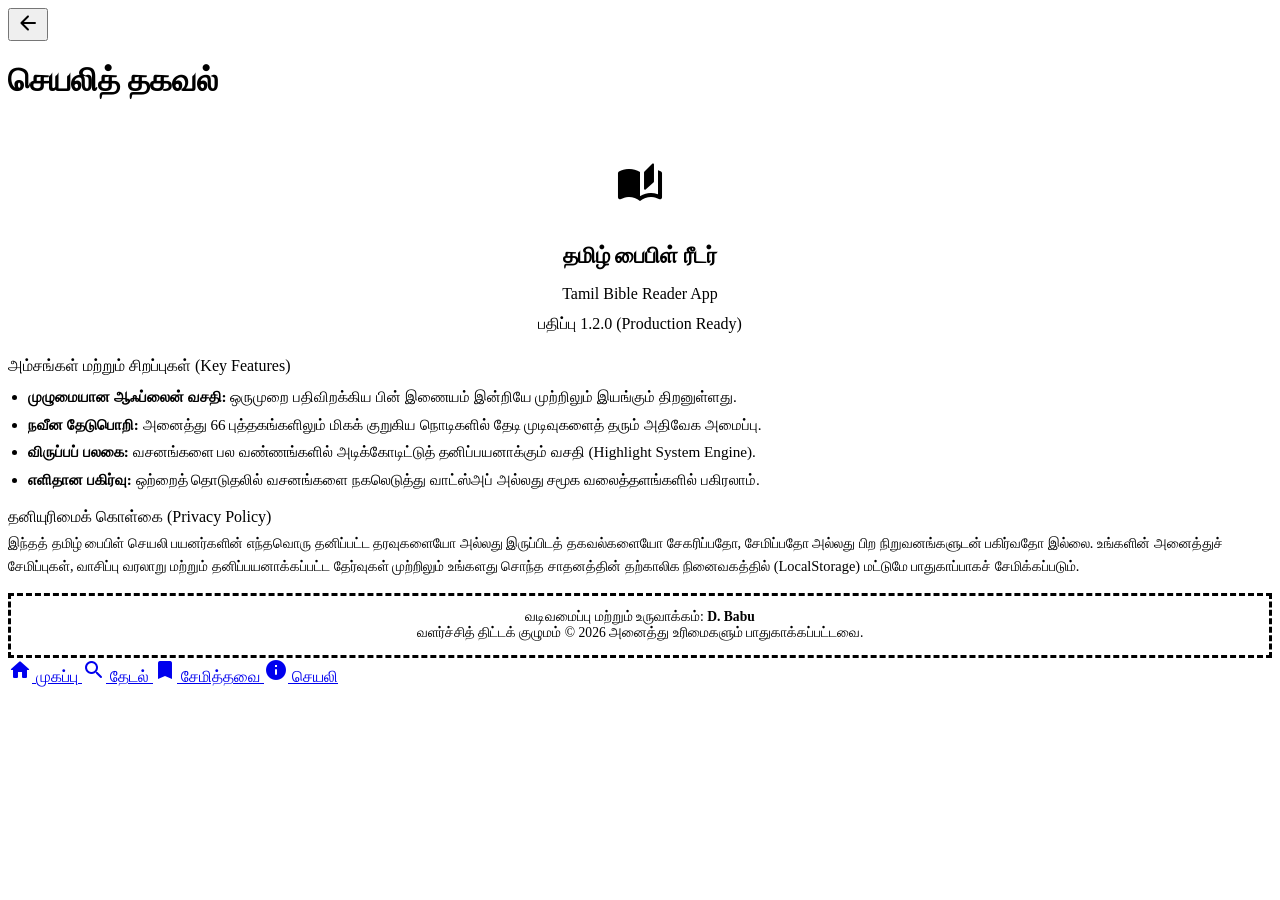
==== about.html @ 6606b9d2 "Add files via upload" ====
<!DOCTYPE html>
<html lang="ta">
<head>
    <meta charset="UTF-8">
    <meta name="viewport" content="width=device-width, initial-scale=1.0">
    <title>செயலி பற்றி | Tamil Bible Reader</title>
    <link href="https://fonts.googleapis.com/icon?family=Material+Icons+Round" rel="stylesheet">
    <link rel="stylesheet" href="style.css">
</head>
<body>

    <header class="app-bar">
        <div class="app-bar-container">
            <button onclick="location.href='index.html'" class="btn-icon" aria-label="Back">
                <span class="material-icons-round">arrow_back</span>
            </button>
            <h1 class="app-title">செயலித் தகவல்</h1>
            <div style="width:40px;"></div>
        </div>
    </header>

    <main class="main-container">
        
        <section class="card" style="text-align: center; padding: 24px 16px;">
            <div style="width: 80px; height: 80px; background-color: var(--accent); color: var(--primary); border-radius: 20px; display: flex; align-items: center; justify-content: center; margin: 0 auto 16px auto; box-shadow: var(--shadow);">
                <span class="material-icons-round" style="font-size: 48px;">auto_stories</span>
            </div>
            <h2 style="font-size: 1.4rem; color: var(--primary); margin-bottom: 4px;">தமிழ் பைபிள் ரீடர்</h2>
            <p class="empty-text" style="font-weight: 500; margin-bottom: 12px;">Tamil Bible Reader App</p>
            <div class="card-badge">பதிப்பு 1.2.0 (Production Ready)</div>
        </section>

        <section class="card">
            <div class="settings-label">அம்சங்கள் மற்றும் சிறப்புகள் (Key Features)</div>
            <ul style="padding-left: 20px; margin-top: 8px; font-size: 0.95rem; line-height: 1.8;">
                <li><b>முழுமையான ஆஃப்லைன் வசதி:</b> ஒருமுறை பதிவிறக்கிய பின் இணையம் இன்றியே முற்றிலும் இயங்கும் திறனுள்ளது.</li>
                <li><b>நவீன தேடுபொறி:</b> அனைத்து 66 புத்தகங்களிலும் மிகக் குறுகிய நொடிகளில் தேடி முடிவுகளைத் தரும் அதிவேக அமைப்பு.</li>
                <li><b>விருப்பப் பலகை:</b> வசனங்களை பல வண்ணங்களில் அடிக்கோடிட்டுத் தனிப்பயனாக்கும் வசதி (Highlight System Engine).</li>
                <li><b>எளிதான பகிர்வு:</b> ஒற்றைத் தொடுதலில் வசனங்களை நகலெடுத்து வாட்ஸ்அப் அல்லது சமூக வலைத்தளங்களில் பகிரலாம்.</li>
            </ul>
        </section>

        <section class="card">
            <div class="settings-label">தனியுரிமைக் கொள்கை (Privacy Policy)</div>
            <p style="font-size: 0.9rem; color: var(--on-surface); line-height: 1.6; margin-top: 6px;">
                இந்தத் தமிழ் பைபிள் செயலி பயனர்களின் எந்தவொரு தனிப்பட்ட தரவுகளையோ அல்லது இருப்பிடத் தகவல்களையோ சேகரிப்பதோ, சேமிப்பதோ அல்லது பிற நிறுவனங்களுடன் பகிர்வதோ இல்லை. உங்களின் அனைத்துச் சேமிப்புகள், வாசிப்பு வரலாறு மற்றும் தனிப்பயனாக்கப்பட்ட தேர்வுகள் முற்றிலும் உங்களது சொந்த சாதனத்தின் தற்காலிக நினைவகத்தில் (LocalStorage) மட்டுமே பாதுகாப்பாகச் சேமிக்கப்படும்.
            </p>
        </section>

        <section class="card" style="background-color: var(--surface-variant); border-style: dashed; text-align: center;">
            <p style="font-size:0.85rem; color: var(--on-surface-muted);">
                வடிவமைப்பு மற்றும் உருவாக்கம்: <b>D. Babu</b><br>
                வளர்ச்சித் திட்டக் குழுமம் &copy; 2026 அனைத்து உரிமைகளும் பாதுகாக்கப்பட்டவை.
            </p>
        </section>

    </main>

    <nav class="bottom-nav">
        <a href="index.html" class="nav-item">
            <span class="material-icons-round">home</span>
            <span class="nav-label">முகப்பு</span>
        </a>
        <a href="search.html" class="nav-item">
            <span class="material-icons-round">search</span>
            <span class="nav-label">தேடல்</span>
        </a>
        <a href="favorites.html" class="nav-item">
            <span class="material-icons-round">bookmark</span>
            <span class="nav-label">சேமித்தவை</span>
        </a>
        <a href="about.html" class="nav-item active">
            <span class="material-icons-round">info</span>
            <span class="nav-label">செயலி</span>
        </a>
    </nav>

    <script src="settings.js"></script>
    <script>
        document.addEventListener('DOMContentLoaded', () => {
            initTheme();
        });
    </script>
</body>
</html>
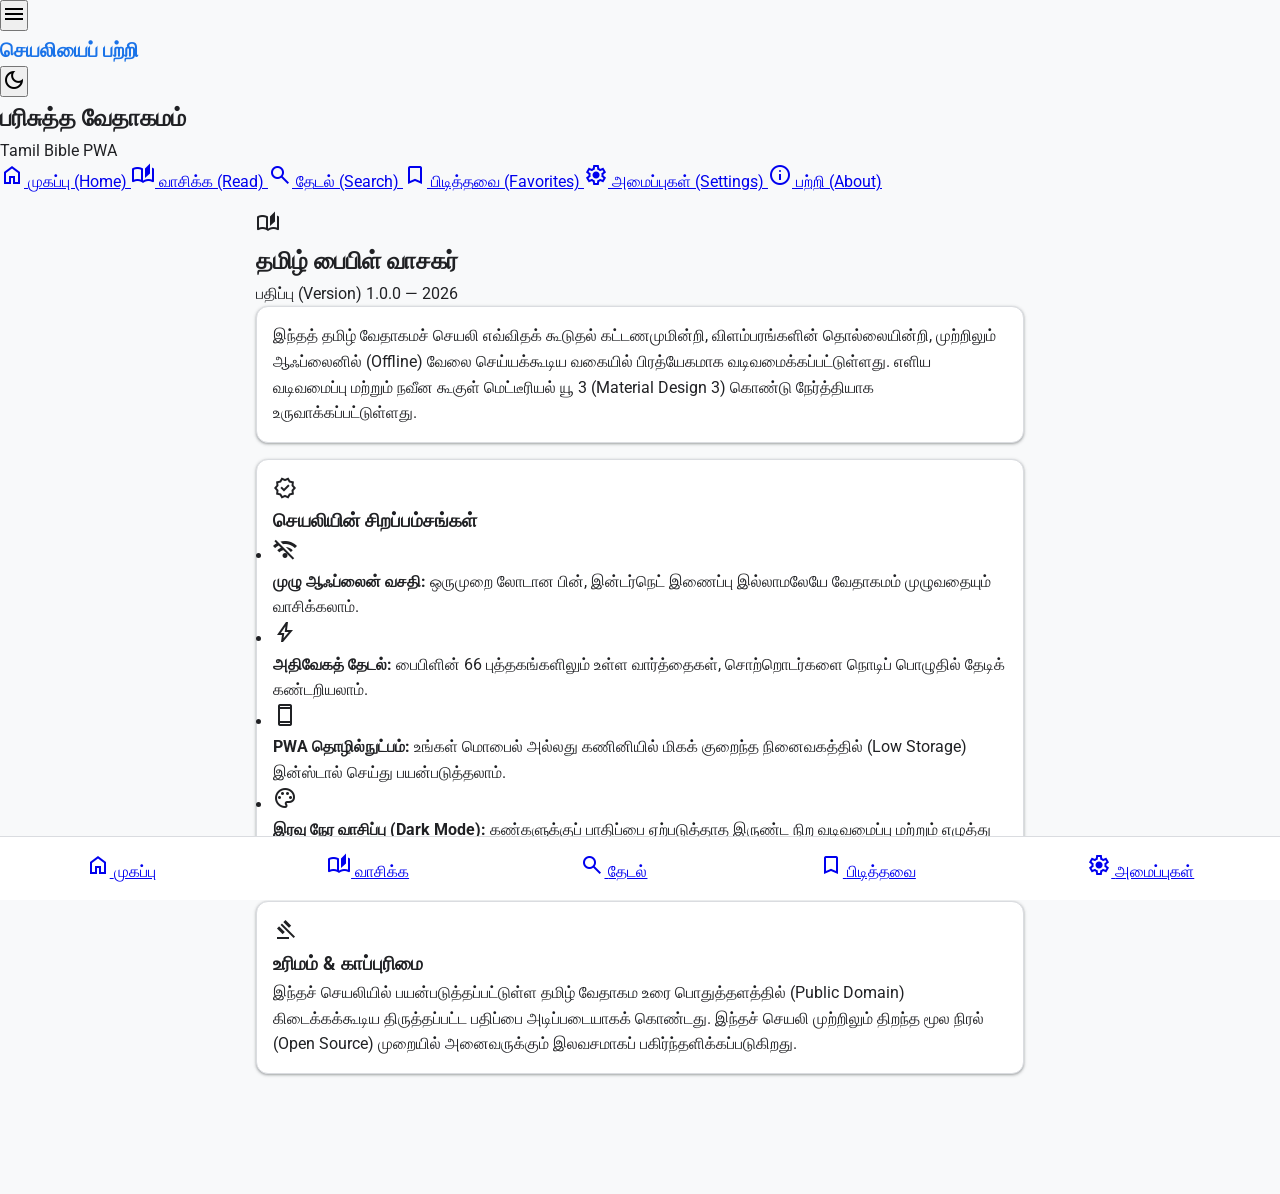
==== commit 6d4f7158: "Update about.html" ====
--- a/about.html
+++ b/about.html
@@ -1,85 +1,176 @@
 <!DOCTYPE html>
-<html lang="ta">
+<html lang="ta" data-theme="light">
 <head>
     <meta charset="UTF-8">
     <meta name="viewport" content="width=device-width, initial-scale=1.0">
-    <title>செயலி பற்றி | Tamil Bible Reader</title>
-    <link href="https://fonts.googleapis.com/icon?family=Material+Icons+Round" rel="stylesheet">
+    <title>பற்றி (About) - தமிழ் பைபிள்</title>
+    
+    <!-- PWA Meta Tags -->
+    <meta name="theme-color" content="#6750A4">
+    <link rel="manifest" href="manifest.json">
+    <link rel="apple-touch-icon" href="icons/icon-192.png">
+    
+    <!-- Fonts & Material Symbols -->
+    <link rel="preconnect" href="https://fonts.googleapis.com">
+    <link rel="preconnect" href="https://fonts.gstatic.com" crossorigin>
+    <link href="https://fonts.googleapis.com/css2?family=Noto+Serif+Tamil:wght@400;700&family=Roboto:wght@400;500;700&display=swap" rel="stylesheet">
+    <link href="https://fonts.googleapis.com/css2?family=Material+Symbols+Outlined:opsz,wght,FILL,GRAD@24,400,0..1,0" rel="stylesheet">
+    
+    <!-- Application Stylesheet -->
     <link rel="stylesheet" href="style.css">
 </head>
 <body>
 
-    <header class="app-bar">
-        <div class="app-bar-container">
-            <button onclick="location.href='index.html'" class="btn-icon" aria-label="Back">
-                <span class="material-icons-round">arrow_back</span>
-            </button>
-            <h1 class="app-title">செயலித் தகவல்</h1>
-            <div style="width:40px;"></div>
-        </div>
+    <!-- Top App Bar -->
+    <header class="top-app-bar">
+        <button class="icon-button" id="menuBtn" aria-label="Menu">
+            <span class="material-symbols-outlined">menu</span>
+        </button>
+        <h1 class="app-title">செயலியைப் பற்றி</h1>
+        <button class="icon-button" id="themeToggleBtn" aria-label="Toggle Theme">
+            <span class="material-symbols-outlined" id="themeIcon">dark_mode</span>
+        </button>
     </header>
 
-    <main class="main-container">
-        
-        <section class="card" style="text-align: center; padding: 24px 16px;">
-            <div style="width: 80px; height: 80px; background-color: var(--accent); color: var(--primary); border-radius: 20px; display: flex; align-items: center; justify-content: center; margin: 0 auto 16px auto; box-shadow: var(--shadow);">
-                <span class="material-icons-round" style="font-size: 48px;">auto_stories</span>
+    <!-- Navigation Drawer -->
+    <aside class="nav-drawer" id="navDrawer">
+        <div class="drawer-header">
+            <h2>பரிசுத்த வேதாகமம்</h2>
+            <p>Tamil Bible PWA</p>
+        </div>
+        <nav class="drawer-nav">
+            <a href="index.html" class="nav-link">
+                <span class="material-symbols-outlined">home</span>
+                <span>முகப்பு (Home)</span>
+            </a>
+            <a href="reader.html" class="nav-link">
+                <span class="material-symbols-outlined">auto_stories</span>
+                <span>வாசிக்க (Read)</span>
+            </a>
+            <a href="search.html" class="nav-link">
+                <span class="material-symbols-outlined">search</span>
+                <span>தேடல் (Search)</span>
+            </a>
+            <a href="favorites.html" class="nav-link">
+                <span class="material-symbols-outlined">bookmark</span>
+                <span>பிடித்தவை (Favorites)</span>
+            </a>
+            <a href="settings.html" class="nav-link">
+                <span class="material-symbols-outlined">settings</span>
+                <span>அமைப்புகள் (Settings)</span>
+            </a>
+            <a href="about.html" class="nav-link active">
+                <span class="material-symbols-outlined">info</span>
+                <span>பற்றி (About)</span>
+            </a>
+        </nav>
+    </aside>
+    <div class="scrim" id="scrim"></div>
+
+    <!-- Main Content Container -->
+    <main class="main-container Layout-Centered-Constrained">
+
+        <!-- App Branding Block -->
+        <section class="about-branding-hero animate-fade-in">
+            <div class="app-large-logo-avatar">
+                <span class="material-symbols-outlined">auto_stories</span>
             </div>
-            <h2 style="font-size: 1.4rem; color: var(--primary); margin-bottom: 4px;">தமிழ் பைபிள் ரீடர்</h2>
-            <p class="empty-text" style="font-weight: 500; margin-bottom: 12px;">Tamil Bible Reader App</p>
-            <div class="card-badge">பதிப்பு 1.2.0 (Production Ready)</div>
+            <h2 class="tamil-text app-dev-title">தமிழ் பைபிள் வாசகர்</h2>
+            <p class="app-version-tag">பதிப்பு (Version) 1.0.0 — 2026</p>
         </section>
 
-        <section class="card">
-            <div class="settings-label">அம்சங்கள் மற்றும் சிறப்புகள் (Key Features)</div>
-            <ul style="padding-left: 20px; margin-top: 8px; font-size: 0.95rem; line-height: 1.8;">
-                <li><b>முழுமையான ஆஃப்லைன் வசதி:</b> ஒருமுறை பதிவிறக்கிய பின் இணையம் இன்றியே முற்றிலும் இயங்கும் திறனுள்ளது.</li>
-                <li><b>நவீன தேடுபொறி:</b> அனைத்து 66 புத்தகங்களிலும் மிகக் குறுகிய நொடிகளில் தேடி முடிவுகளைத் தரும் அதிவேக அமைப்பு.</li>
-                <li><b>விருப்பப் பலகை:</b> வசனங்களை பல வண்ணங்களில் அடிக்கோடிட்டுத் தனிப்பயனாக்கும் வசதி (Highlight System Engine).</li>
-                <li><b>எளிதான பகிர்வு:</b> ஒற்றைத் தொடுதலில் வசனங்களை நகலெடுத்து வாட்ஸ்அப் அல்லது சமூக வலைத்தளங்களில் பகிரலாம்.</li>
-            </ul>
-        </section>
+        <!-- Informational Cards Stack -->
+        <section class="about-info-stack">
+            
+            <!-- Description Card -->
+            <div class="card basic-info-card">
+                <div class="card-body">
+                    <p class="body-text-justified tamil-text">
+                        இந்தத் தமிழ் வேதாகமச் செயலி எவ்விதக் கூடுதல் கட்டணமுமின்றி, விளம்பரங்களின் தொல்லையின்றி, முற்றிலும் ஆஃப்லைனில் (Offline) வேலை செய்யக்கூடிய வகையில் பிரத்யேகமாக வடிவமைக்கப்பட்டுள்ளது. எளிய வடிவமைப்பு மற்றும் நவீன கூகுள் மெட்டீரியல் யூ 3 (Material Design 3) கொண்டு நேர்த்தியாக உருவாக்கப்பட்டுள்ளது.
+                    </p>
+                </div>
+            </div>
 
-        <section class="card">
-            <div class="settings-label">தனியுரிமைக் கொள்கை (Privacy Policy)</div>
-            <p style="font-size: 0.9rem; color: var(--on-surface); line-height: 1.6; margin-top: 6px;">
-                இந்தத் தமிழ் பைபிள் செயலி பயனர்களின் எந்தவொரு தனிப்பட்ட தரவுகளையோ அல்லது இருப்பிடத் தகவல்களையோ சேகரிப்பதோ, சேமிப்பதோ அல்லது பிற நிறுவனங்களுடன் பகிர்வதோ இல்லை. உங்களின் அனைத்துச் சேமிப்புகள், வாசிப்பு வரலாறு மற்றும் தனிப்பயனாக்கப்பட்ட தேர்வுகள் முற்றிலும் உங்களது சொந்த சாதனத்தின் தற்காலிக நினைவகத்தில் (LocalStorage) மட்டுமே பாதுகாப்பாகச் சேமிக்கப்படும்.
-            </p>
-        </section>
+            <!-- Key Architectural Features List -->
+            <div class="card features-info-card">
+                <div class="card-header">
+                    <span class="material-symbols-outlined text-primary">verified</span>
+                    <h3 class="card-title">செயலியின் சிறப்பம்சங்கள்</h3>
+                </div>
+                <div class="card-body">
+                    <ul class="styled-features-list">
+                        <li>
+                            <span class="material-symbols-outlined list-icon-bullet">wifi_off</span>
+                            <div>
+                                <strong>முழு ஆஃப்லைன் வசதி:</strong> ஒருமுறை லோடான பின், இன்டர்நெட் இணைப்பு இல்லாமலேயே வேதாகமம் முழுவதையும் வாசிக்கலாம்.
+                            </div>
+                        </li>
+                        <li>
+                            <span class="material-symbols-outlined list-icon-bullet">bolt</span>
+                            <div>
+                                <strong>அதிவேகத் தேடல்:</strong> பைபிளின் 66 புத்தகங்களிலும் உள்ள வார்த்தைகள், சொற்றொடர்களை நொடிப் பொழுதில் தேடிக் கண்டறியலாம்.
+                            </div>
+                        </li>
+                        <li>
+                            <span class="material-symbols-outlined list-icon-bullet">smartphone</span>
+                            <div>
+                                <strong>PWA தொழில்நுட்பம்:</strong> உங்கள் மொபைல் அல்லது கணினியில் மிகக் குறைந்த நினைவகத்தில் (Low Storage) இன்ஸ்டால் செய்து பயன்படுத்தலாம்.
+                            </div>
+                        </li>
+                        <li>
+                            <span class="material-symbols-outlined list-icon-bullet">palette</span>
+                            <div>
+                                <strong>இரவு நேர வாசிப்பு (Dark Mode):</strong> கண்களுக்குப் பாதிப்பை ஏற்படுத்தாத இருண்ட நிற வடிவமைப்பு மற்றும் எழுத்து அளவு மாற்றும் வசதி.
+                            </div>
+                        </li>
+                    </ul>
+                </div>
+            </div>
 
-        <section class="card" style="background-color: var(--surface-variant); border-style: dashed; text-align: center;">
-            <p style="font-size:0.85rem; color: var(--on-surface-muted);">
-                வடிவமைப்பு மற்றும் உருவாக்கம்: <b>D. Babu</b><br>
-                வளர்ச்சித் திட்டக் குழுமம் &copy; 2026 அனைத்து உரிமைகளும் பாதுகாக்கப்பட்டவை.
-            </p>
+            <!-- License and Usage info -->
+            <div class="card license-info-card">
+                <div class="card-header">
+                    <span class="material-symbols-outlined text-secondary">gavel</span>
+                    <h3 class="card-title">உரிமம் & காப்புரிமை</h3>
+                </div>
+                <div class="card-body">
+                    <p class="meta-caption-text tamil-text">
+                        இந்தச் செயலியில் பயன்படுத்தப்பட்டுள்ள தமிழ் வேதாகம உரை பொதுத்தளத்தில் (Public Domain) கிடைக்கக்கூடிய திருத்தப்பட்ட பதிப்பை அடிப்படையாகக் கொண்டது. இந்தச் செயலி முற்றிலும் திறந்த மூல நிரல் (Open Source) முறையில் அனைவருக்கும் இலவசமாகப் பகிர்ந்தளிக்கப்படுகிறது.
+                    </p>
+                </div>
+            </div>
+
         </section>
 
     </main>
 
+    <!-- Bottom Navigation Bar (Mobile View Sync) -->
     <nav class="bottom-nav">
-        <a href="index.html" class="nav-item">
-            <span class="material-icons-round">home</span>
-            <span class="nav-label">முகப்பு</span>
+        <a href="index.html" class="bottom-nav-link">
+            <span class="material-symbols-outlined">home</span>
+            <span class="bottom-nav-label">முகப்பு</span>
         </a>
-        <a href="search.html" class="nav-item">
-            <span class="material-icons-round">search</span>
-            <span class="nav-label">தேடல்</span>
+        <a href="reader.html" class="bottom-nav-link">
+            <span class="material-symbols-outlined">auto_stories</span>
+            <span class="bottom-nav-label">வாசிக்க</span>
         </a>
-        <a href="favorites.html" class="nav-item">
-            <span class="material-icons-round">bookmark</span>
-            <span class="nav-label">சேமித்தவை</span>
+        <a href="search.html" class="bottom-nav-link">
+            <span class="material-symbols-outlined">search</span>
+            <span class="bottom-nav-label">தேடல்</span>
         </a>
-        <a href="about.html" class="nav-item active">
-            <span class="material-icons-round">info</span>
-            <span class="nav-label">செயலி</span>
+        <a href="favorites.html" class="bottom-nav-link">
+            <span class="material-symbols-outlined">bookmark</span>
+            <span class="bottom-nav-label">பிடித்தவை</span>
+        </a>
+        <a href="settings.html" class="bottom-nav-link">
+            <span class="material-symbols-outlined">settings</span>
+            <span class="bottom-nav-label">அமைப்புகள்</span>
         </a>
     </nav>
 
+    <!-- Script assets parsed sequentially -->
+    <script src="books.js"></script>
     <script src="settings.js"></script>
-    <script>
-        document.addEventListener('DOMContentLoaded', () => {
-            initTheme();
-        });
-    </script>
+    <script src="app.js"></script>
 </body>
-</html>+    </html>
--- a/style.css
+++ b/style.css
@@ -0,0 +1,657 @@
+/* ==========================================================================
+   Tamil Bible Reader - Core Styling Framework (Material Design 3 Inspired)
+   ========================================================================== */
+
+:root {
+    --primary: #1a73e8;
+    --primary-variant: #1557b0;
+    --background: #f8f9fa;
+    --surface: #ffffff;
+    --surface-variant: #f1f3f4;
+    --on-primary: #ffffff;
+    --on-background: #202124;
+    --on-surface: #3c4043;
+    --on-surface-muted: #5f6368;
+    --border: #dadce0;
+    --accent: #e8f0fe;
+    --on-accent: #1967d2;
+    --shadow: rgba(60, 64, 67, 0.15) 0px 1px 3px 1px, rgba(60, 64, 67, 0.3) 0px 1px 2px 0px;
+    --font-sans: 'Roboto', 'Latha', sans-serif;
+    --font-serif: 'Noto Serif Tamil', serif;
+    --font-current: var(--font-sans);
+    --font-size-base: 16px;
+    --nav-height: 64px;
+    
+    /* Highlight system colors */
+    --hl-yellow: #fff2cc;
+    --hl-green: #e2f0d9;
+    --hl-blue: #ddebf7;
+    --hl-pink: #fce4d6;
+}
+
+/* Dark Theme Overrides */
+[data-theme="dark"] {
+    --primary: #8ab4f8;
+    --primary-variant: #669df6;
+    --background: #121212;
+    --surface: #1e1e1e;
+    --surface-variant: #2d2d2d;
+    --on-primary: #202124;
+    --on-background: #e8eaed;
+    --on-surface: #f1f3f4;
+    --on-surface-muted: #9aa0a6;
+    --border: #3c4043;
+    --accent: #2c3e50;
+    --on-accent: #8ab4f8;
+    --shadow: rgba(0, 0, 0, 0.5) 0px 4px 6px 0px;
+    
+    --hl-yellow: #4d4626;
+    --hl-green: #27442b;
+    --hl-blue: #1b365d;
+    --hl-pink: #522d2d;
+}
+
+/* Base Setup & Resets */
+* {
+    box-sizing: border-box;
+    margin: 0;
+    padding: 0;
+    -webkit-tap-highlight-color: transparent;
+}
+
+body {
+    font-family: var(--font-current);
+    font-size: var(--font-size-base);
+    background-color: var(--background);
+    color: var(--on-background);
+    line-height: 1.6;
+    padding-bottom: calc(var(--nav-height) + 24px);
+    transition: background-color 0.3s, color 0.3s;
+}
+
+/* Header Application Bar */
+.app-bar {
+    position: sticky;
+    top: 0;
+    z-index: 100;
+    background-color: var(--surface);
+    color: var(--on-background);
+    border-bottom: 1px solid var(--border);
+    box-shadow: 0 1px 2px rgba(0,0,0,0.05);
+}
+
+.app-bar-container {
+    display: flex;
+    align-items: center;
+    justify-content: space-between;
+    max-width: 800px;
+    margin: 0 auto;
+    padding: 0 16px;
+    height: 56px;
+}
+
+.app-title {
+    font-size: 1.25rem;
+    font-weight: 700;
+    color: var(--primary);
+    display: flex;
+    align-items: center;
+    gap: 8px;
+}
+
+.header-actions {
+    display: flex;
+    gap: 8px;
+}
+
+/* Buttons Styling Container */
+.btn-icon {
+    background: none;
+    border: none;
+    color: var(--on-surface);
+    cursor: pointer;
+    width: 40px;
+    height: 40px;
+    border-radius: 50%;
+    display: flex;
+    align-items: center;
+    justify-content: center;
+    transition: background-color 0.2s;
+}
+
+.btn-icon:hover {
+    background-color: var(--surface-variant);
+}
+
+.btn-text {
+    background: none;
+    border: none;
+    color: var(--primary);
+    font-weight: 500;
+    cursor: pointer;
+    display: inline-flex;
+    align-items: center;
+    gap: 4px;
+    padding: 8px 12px;
+    border-radius: 4px;
+    font-size: 0.9rem;
+}
+
+.btn-text:hover {
+    background-color: var(--accent);
+}
+
+.btn-primary-sm {
+    background-color: var(--primary);
+    color: var(--on-primary);
+    text-decoration: none;
+    padding: 6px 16px;
+    border-radius: 20px;
+    font-size: 0.85rem;
+    font-weight: 500;
+    display: inline-block;
+    text-align: center;
+}
+
+/* Layout Containers */
+.main-container {
+    max-width: 800px;
+    margin: 0 auto;
+    padding: 16px;
+}
+
+/* Universal Card Layouts */
+.card {
+    background-color: var(--surface);
+    border: 1px solid var(--border);
+    border-radius: 12px;
+    padding: 16px;
+    margin-bottom: 16px;
+    box-shadow: var(--shadow);
+}
+
+.daily-verse-card {
+    border-left: 5px solid var(--primary);
+}
+
+.card-badge {
+    display: inline-block;
+    background-color: var(--accent);
+    color: var(--on-accent);
+    font-size: 0.75rem;
+    font-weight: 700;
+    padding: 4px 8px;
+    border-radius: 4px;
+    margin-bottom: 12px;
+    text-transform: uppercase;
+}
+
+.verse-text {
+    font-size: 1.15rem;
+    font-weight: 500;
+    margin-bottom: 8px;
+}
+
+.verse-reference {
+    font-size: 0.9rem;
+    color: var(--on-surface-muted);
+    font-weight: 700;
+    text-align: right;
+}
+
+.card-actions {
+    display: flex;
+    justify-content: flex-end;
+    gap: 8px;
+    margin-top: 12px;
+    border-top: 1px solid var(--border);
+    padding-top: 8px;
+}
+
+/* Dashboard Status Metrics */
+.quick-status-grid {
+    display: grid;
+    grid-template-columns: 1fr;
+    gap: 16px;
+}
+
+@media(min-width: 600px) {
+    .quick-status-grid {
+        grid-template-columns: 1fr 1fr;
+    }
+}
+
+.status-card {
+    display: flex;
+    flex-direction: column;
+    justify-content: space-between;
+}
+
+.card-subtitle {
+    font-size: 0.95rem;
+    display: flex;
+    align-items: center;
+    gap: 6px;
+    color: var(--on-surface-muted);
+    margin-bottom: 8px;
+}
+
+.status-text {
+    font-size: 1.1rem;
+    font-weight: 700;
+    margin-bottom: 12px;
+}
+
+.recent-list {
+    list-style: none;
+}
+
+.recent-item {
+    display: flex;
+    justify-content: space-between;
+    align-items: center;
+    padding: 6px 0;
+    border-bottom: 1px dashed var(--border);
+    font-size: 0.9rem;
+}
+
+.recent-item a {
+    color: var(--on-background);
+    text-decoration: none;
+}
+
+.recent-item a:hover {
+    color: var(--primary);
+}
+
+.empty-text {
+    color: var(--on-surface-muted);
+    font-style: italic;
+    font-size: 0.9rem;
+}
+
+/* Custom UI Elements */
+.inline-search-box {
+    background-color: var(--surface-variant);
+    border: 1px solid var(--border);
+    border-radius: 28px;
+    padding: 12px 20px;
+    display: flex;
+    align-items: center;
+    gap: 12px;
+    color: var(--on-surface-muted);
+    cursor: pointer;
+    margin: 16px 0;
+}
+
+/* Tab Setup */
+.tabs-container {
+    display: flex;
+    border-bottom: 1px solid var(--border);
+    margin-bottom: 16px;
+}
+
+.tab-btn {
+    flex: 1;
+    background: none;
+    border: none;
+    padding: 12px;
+    font-size: 1rem;
+    font-weight: 700;
+    color: var(--on-surface-muted);
+    cursor: pointer;
+    border-bottom: 3px solid transparent;
+}
+
+.tab-btn.active {
+    color: var(--primary);
+    border-bottom-color: var(--primary);
+}
+
+/* Books Directory Layout Mapping */
+.books-grid {
+    display: grid;
+    grid-template-columns: repeat(auto-fill, minmax(140px, 1fr));
+    gap: 12px;
+}
+
+.book-card {
+    background-color: var(--surface);
+    border: 1px solid var(--border);
+    border-radius: 8px;
+    padding: 16px;
+    text-align: center;
+    text-decoration: none;
+    color: var(--on-background);
+    box-shadow: 0 1px 3px rgba(0,0,0,0.05);
+    display: flex;
+    flex-direction: column;
+    justify-content: center;
+    min-height: 90px;
+    transition: transform 0.2s, border-color 0.2s;
+}
+
+.book-card:hover {
+    transform: translateY(-2px);
+    border-color: var(--primary);
+}
+
+.book-name-ta {
+    font-size: 1rem;
+    font-weight: 700;
+    margin-bottom: 4px;
+}
+
+.book-name-en {
+    font-size: 0.75rem;
+    color: var(--on-surface-muted);
+    text-transform: uppercase;
+    letter-spacing: 0.5px;
+}
+
+/* Floating Action Button Setup */
+.fab {
+    position: fixed;
+    bottom: calc(var(--nav-height) + 16px);
+    right: 16px;
+    background-color: var(--primary);
+    color: var(--on-primary);
+    width: 56px;
+    height: 56px;
+    border-radius: 16px;
+    display: flex;
+    align-items: center;
+    justify-content: center;
+    box-shadow: 0 4px 10px rgba(0,0,0,0.3);
+    text-decoration: none;
+    z-index: 90;
+}
+
+/* Navigation System Bottom Bar Layout */
+.bottom-nav {
+    position: fixed;
+    bottom: 0;
+    left: 0;
+    right: 0;
+    height: var(--nav-height);
+    background-color: var(--surface);
+    border-top: 1px solid var(--border);
+    display: flex;
+    justify-content: space-around;
+    align-items: center;
+    z-index: 100;
+}
+
+.nav-item {
+    display: flex;
+    flex-direction: column;
+    align-items: center;
+    justify-content: center;
+    text-decoration: none;
+    color: var(--on-surface-muted);
+    font-size: 0.75rem;
+    width: 25%;
+    height: 100%;
+}
+
+.nav-item .material-icons-round {
+    font-size: 24px;
+    margin-bottom: 2px;
+    padding: 4px 16px;
+    border-radius: 16px;
+    transition: background-color 0.2s;
+}
+
+.nav-item:hover .material-icons-round,
+.nav-item.active .material-icons-round {
+    color: var(--primary);
+}
+
+.nav-item.active .material-icons-round {
+    background-color: var(--accent);
+}
+
+.nav-label {
+    font-weight: 500;
+}
+
+/* ==========================================================================
+   Reader & Chapter Interface System Specs
+   ========================================================================== */
+.reader-header {
+    background-color: var(--surface);
+    border-bottom: 1px solid var(--border);
+    padding: 12px 16px;
+    position: sticky;
+    top: 56px;
+    z-index: 95;
+}
+
+.reader-nav-row {
+    display: flex;
+    justify-content: space-between;
+    align-items: center;
+    max-width: 800px;
+    margin: 0 auto;
+}
+
+.reader-title {
+    font-size: 1.15rem;
+    font-weight: 700;
+}
+
+.chapters-grid {
+    display: grid;
+    grid-template-columns: repeat(auto-fill, minmax(50px, 1fr));
+    gap: 10px;
+    margin-top: 16px;
+}
+
+.chapter-btn {
+    background-color: var(--surface);
+    border: 1px solid var(--border);
+    border-radius: 8px;
+    padding: 12px 0;
+    font-size: 1rem;
+    font-weight: 700;
+    cursor: pointer;
+    text-align: center;
+    color: var(--on-background);
+}
+
+.chapter-btn:hover {
+    border-color: var(--primary);
+    background-color: var(--accent);
+}
+
+/* Verses Viewer List Layout Structuring */
+.verses-container {
+    margin-top: 16px;
+}
+
+.verse-row {
+    padding: 12px 8px;
+    border-radius: 6px;
+    margin-bottom: 4px;
+    cursor: pointer;
+    transition: background-color 0.2s;
+}
+
+.verse-row:hover {
+    background-color: var(--surface-variant);
+}
+
+.verse-num {
+    font-weight: 700;
+    color: var(--primary);
+    margin-right: 8px;
+    font-size: 0.85rem;
+    vertical-align: super;
+}
+
+/* Highlighting Engine Visual Classes */
+.hl-y { background-color: var(--hl-yellow) !important; }
+.hl-g { background-color: var(--hl-green) !important; }
+.hl-b { background-color: var(--hl-blue) !important; }
+.hl-p { background-color: var(--hl-pink) !important; }
+
+/* Contextual Selection Action Bar Modal */
+.action-modal {
+    position: fixed;
+    bottom: var(--nav-height);
+    left: 0;
+    right: 0;
+    background-color: var(--surface);
+    border-top: 1px solid var(--border);
+    box-shadow: 0 -2px 10px rgba(0,0,0,0.1);
+    padding: 12px 16px;
+    display: flex;
+    flex-direction: column;
+    gap: 12px;
+    transform: translateY(100%);
+    transition: transform 0.3s ease-out;
+    z-index: 110;
+    max-width: 800px;
+    margin: 0 auto;
+}
+
+.action-modal.show {
+    transform: translateY(0);
+}
+
+.modal-row {
+    display: flex;
+    justify-content: space-around;
+    align-items: center;
+}
+
+.hl-palette {
+    display: flex;
+    justify-content: space-between;
+    width: 100%;
+    max-width: 280px;
+    margin: 0 auto;
+}
+
+.color-dot {
+    width: 36px;
+    height: 36px;
+    border-radius: 50%;
+    cursor: pointer;
+    border: 2px solid transparent;
+}
+
+.color-dot.active {
+    border-color: var(--on-background);
+}
+
+/* ==========================================================================
+   Search Engine Component CSS
+   ========================================================================== */
+.search-input-wrapper {
+    display: flex;
+    align-items: center;
+    background-color: var(--surface);
+    border: 1px solid var(--border);
+    border-radius: 8px;
+    padding: 4px 12px;
+    margin-bottom: 16px;
+}
+
+.search-input-wrapper input {
+    flex: 1;
+    border: none;
+    background: none;
+    padding: 10px;
+    font-size: 1rem;
+    color: var(--on-background);
+    outline: none;
+}
+
+.search-result-item {
+    background-color: var(--surface);
+    border: 1px solid var(--border);
+    border-radius: 8px;
+    padding: 12px;
+    margin-bottom: 10px;
+    cursor: pointer;
+}
+
+.search-result-ref {
+    font-size: 0.85rem;
+    font-weight: 700;
+    color: var(--primary);
+    margin-bottom: 4px;
+}
+
+mark {
+    background-color: var(--hl-yellow);
+    color: #000;
+    font-weight: 500;
+    border-radius: 2px;
+}
+
+/* ==========================================================================
+   Settings Panel Forms Configurations
+   ========================================================================== */
+.settings-group {
+    margin-bottom: 24px;
+}
+
+.settings-label {
+    font-size: 0.85rem;
+    font-weight: 700;
+    color: var(--primary);
+    text-transform: uppercase;
+    margin-bottom: 12px;
+    letter-spacing: 0.5px;
+}
+
+.setting-row {
+    display: flex;
+    justify-content: space-between;
+    align-items: center;
+    padding: 12px 0;
+    border-bottom: 1px solid var(--border);
+}
+
+.setting-info h4 {
+    font-size: 1rem;
+    font-weight: 500;
+}
+
+.setting-info p {
+    font-size: 0.85rem;
+    color: var(--on-surface-muted);
+}
+
+select {
+    padding: 8px 12px;
+    border-radius: 6px;
+    background-color: var(--surface-variant);
+    color: var(--on-background);
+    border: 1px solid var(--border);
+    font-size: 0.95rem;
+    outline: none;
+}
+
+/* Utility Layout Modifiers */
+.flex-row-buttons {
+    display: flex;
+    gap: 12px;
+    margin-top: 16px;
+}
+
+.btn-danger-outline {
+    background: none;
+    border: 1px solid #d93025;
+    color: #d93025;
+    padding: 10px 16px;
+    border-radius: 6px;
+    cursor: pointer;
+    font-weight: 500;
+}
+
+.btn-danger-outline:hover {
+    background-color: rgba(217, 48, 37, 0.05);
+}
